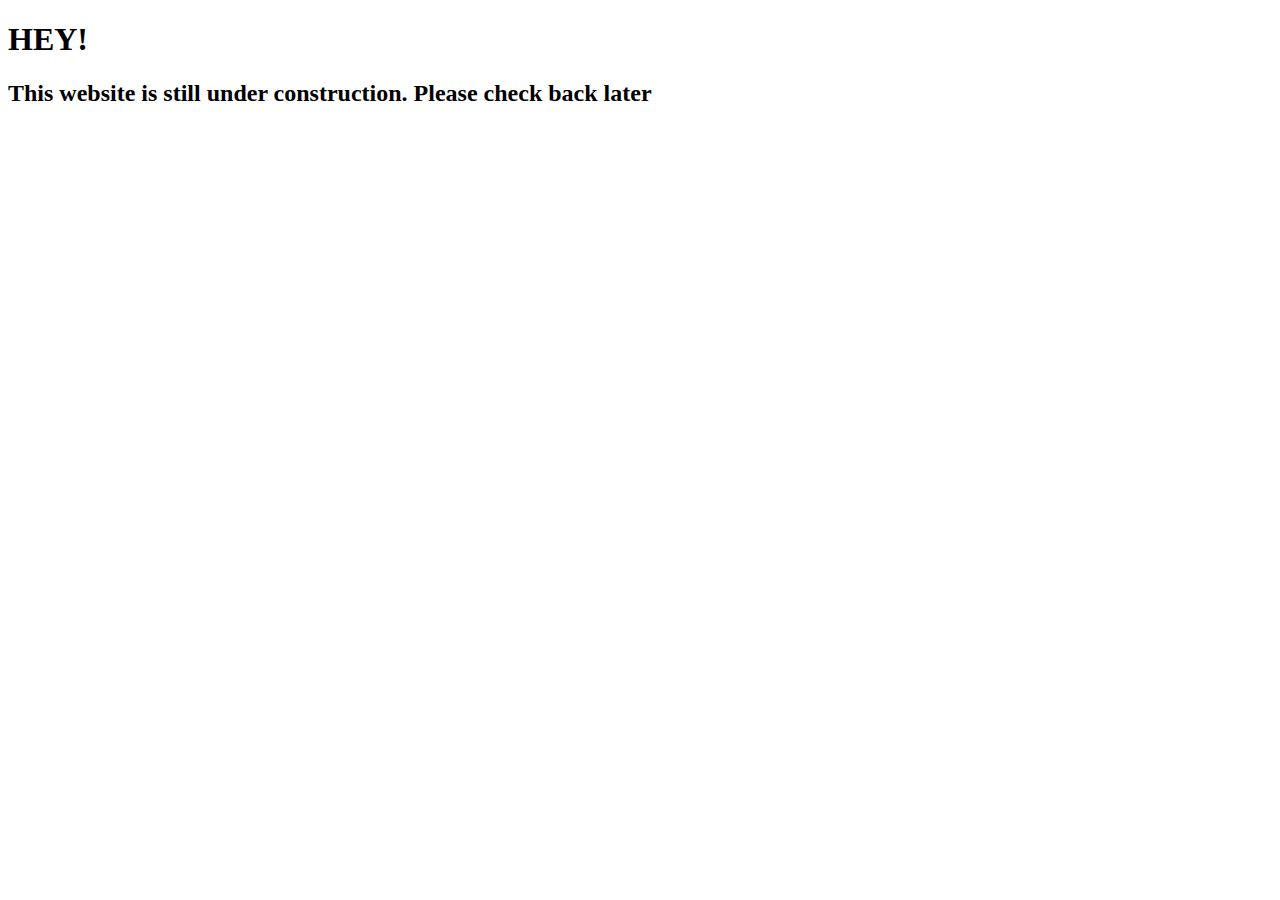
==== index.html @ 144654b5 "index file created" ====
<!DOCTYPE html>
<html lang="en">
<head>
    <meta charset="UTF-8">
    <meta name="viewport" content="width=device-width, initial-scale=1.0">
    <title>Hannah+Ben ♥</title>
</head>
<body>
    <h1>HEY!</h1>
    <h2>This website is still under construction. Please check back later</h2>
</body>
</html>
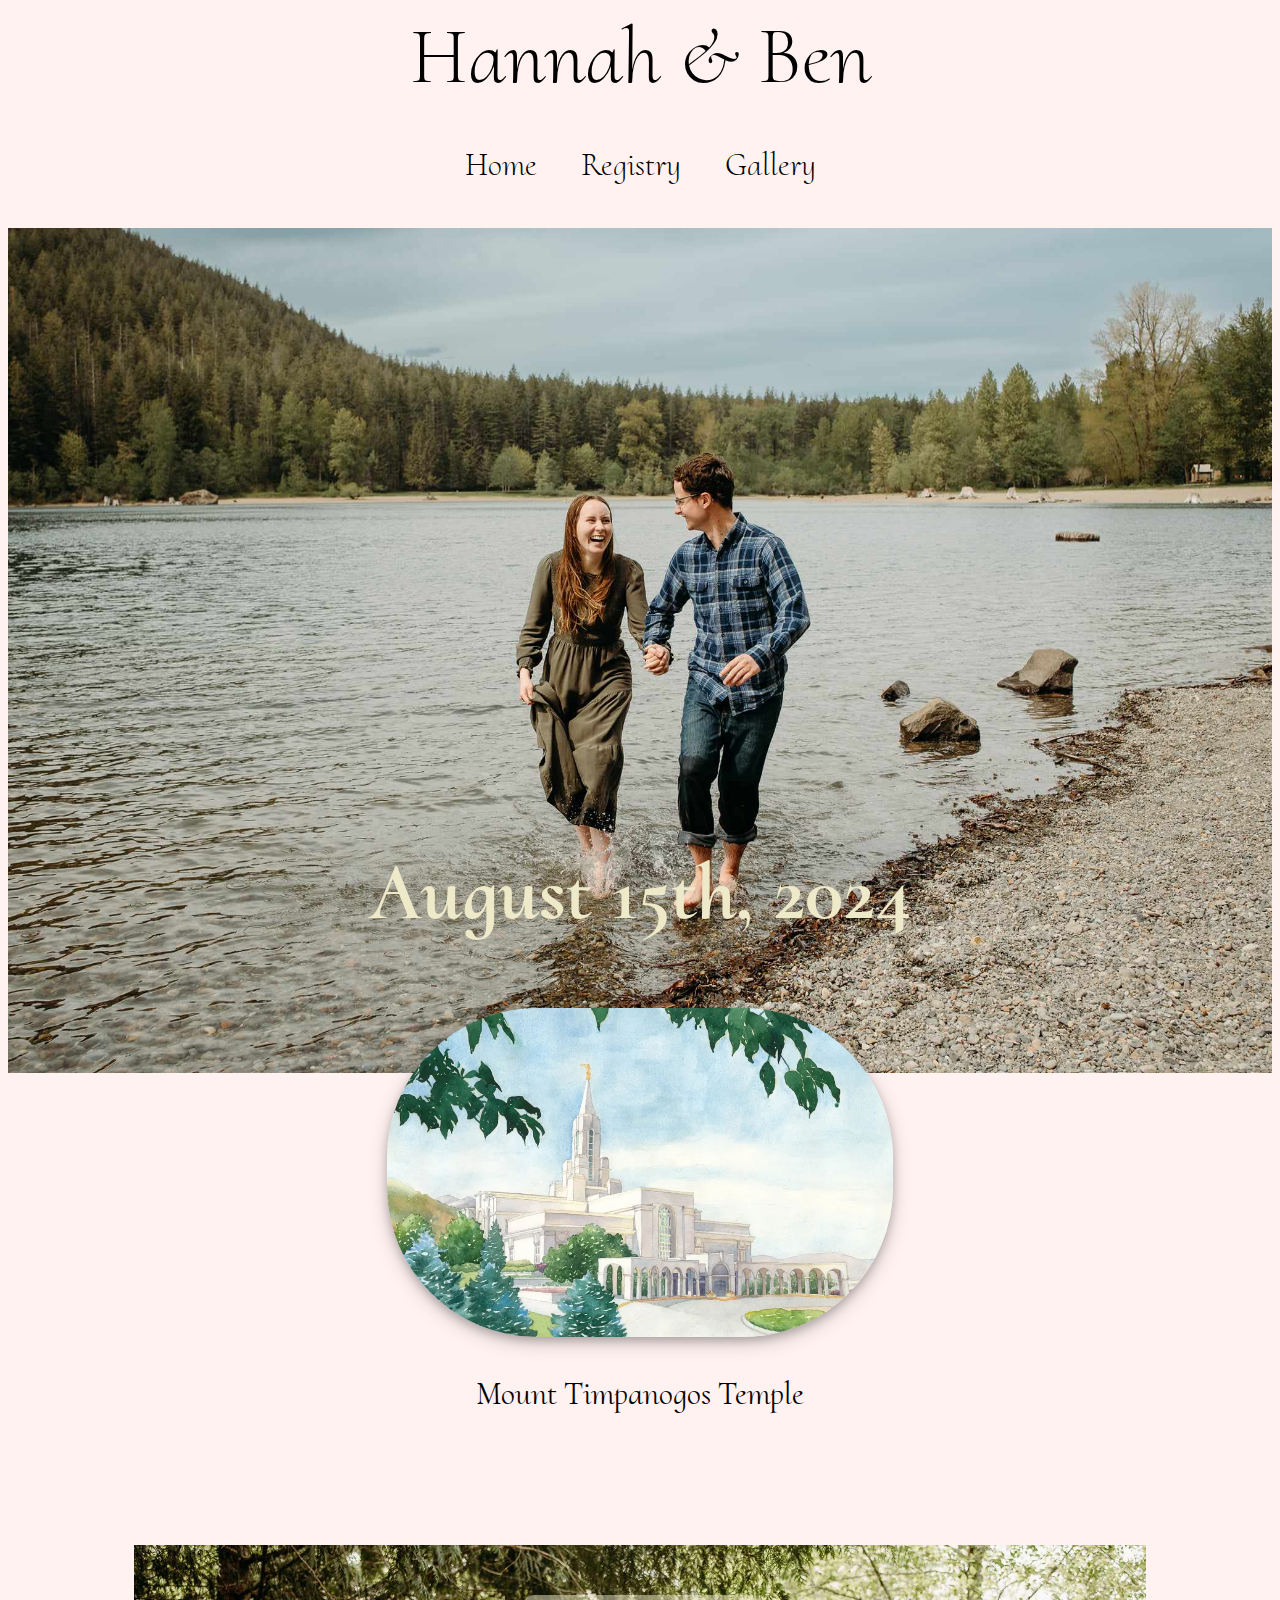
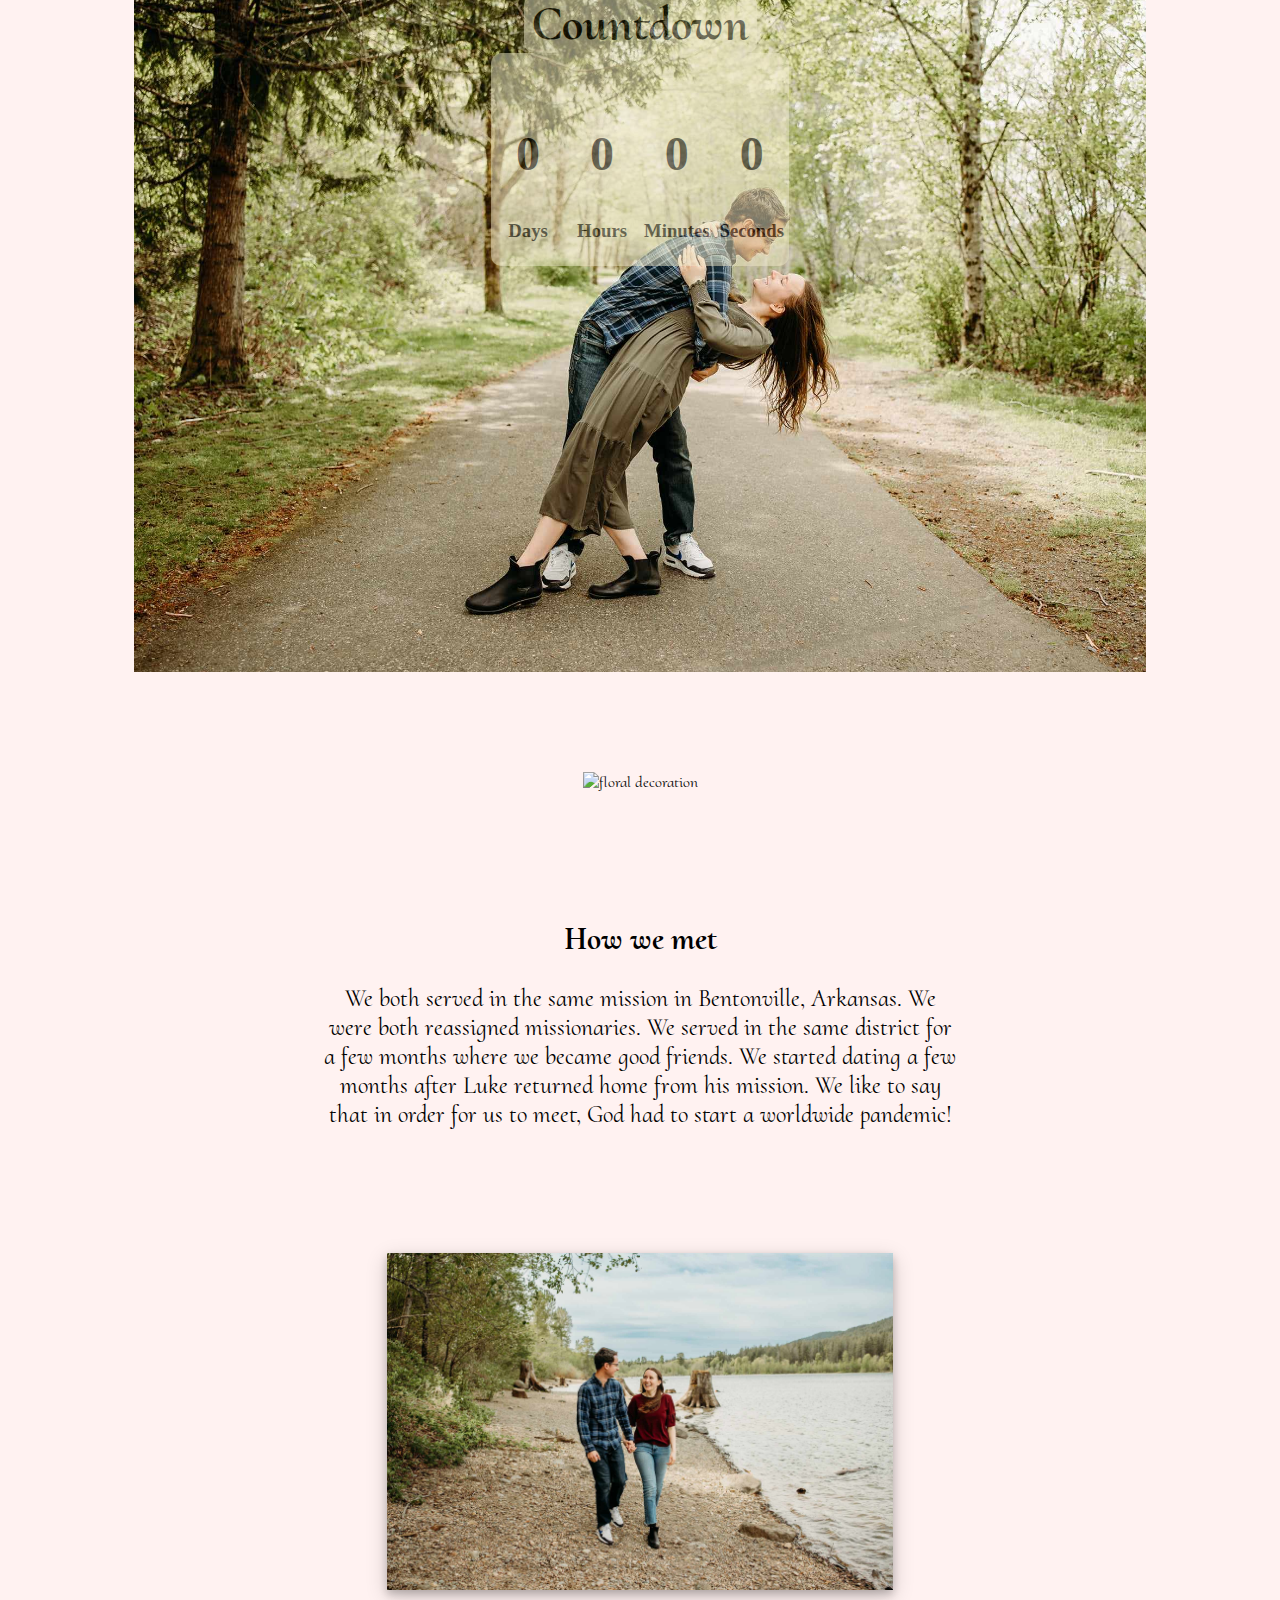
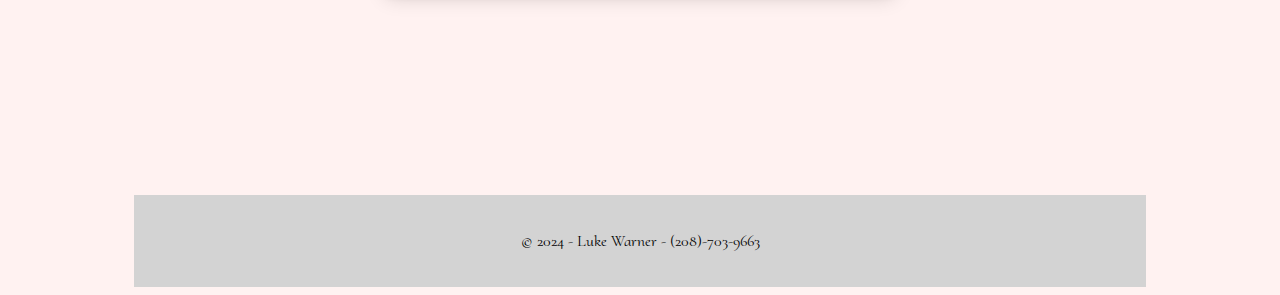
==== commit 0877e9d2: "mega update lol" ====
--- a/index.html
+++ b/index.html
@@ -2,11 +2,71 @@
 <html lang="en">
 <head>
     <meta charset="UTF-8">
-    <meta name="viewport" content="width=device-width, initial-scale=1.0">
+    <meta http-equiv="X-UA-Compatible" content="IE=edge">
+    <meta name="viewport" content="width=device-width, initial-scale=0.5">
     <title>Hannah+Ben ♥</title>
+    <link rel="stylesheet" href="./styles/style.css"/>
 </head>
 <body>
-    <h1>HEY!</h1>
-    <h2>This website is still under construction. Please check back later</h2>
+    <header>
+        <a href="./index.html">Hannah & Ben</a>
+        <nav class="navmain">
+            <a href="./index.html" class="underline-hover-home"> Home </a>
+            <a href="./registry.html" class="underline-hover"> Registry </a>
+            <a href="./gallery.html" class="underline-hover"> Gallery </a>
+        </nav>
+    </header>
+    <main>
+        <div class="mainImg">
+            <img src="./images/walk-on-water.jpg" alt="cute picture of us">
+        </div>
+        <section class="general-info">
+            <div class="date-location">
+                <h2 id="main-date">August 15th, 2024</h2>
+                <img src="./images/mt-timp-water-color.png" alt="lds pictures meridian idaho temple">
+                <p>Mount Timpanogos Temple</p>
+                <section class="coming-soon">
+                    <h2>Countdown</h2>
+                    <div class="countdown">
+                        <div class="container-day">
+                            <h3 class="day">Time</h3>
+                            <h3>Days</h3>
+                        </div>
+
+                        <div class="container-hours">
+                            <h3 class="hour">Time</h3>
+                            <h3>Hours</h3>
+                        </div>
+
+                        <div class="container-minute">
+                            <h3 class="minute">Time</h3>
+                            <h3>Minutes</h3>
+                        </div>
+
+                        <div class="container-second">
+                            <h3 class="second">Time</h3>
+                            <h3>Seconds</h3>
+                        </div>
+                    </div>
+                </section>
+                <script src="./scripts/index.js"></script>
+            </div>
+            <div class="meeting">
+                <img class="floral" src="./images/logoSeparater.png" alt="floral decoration">
+                <h2>How we met</h2>
+                <p>We both served in the same mission in Bentonville, Arkansas. We were both reassigned missionaries. 
+                    We served in the same district for a few months where we became good friends. We started dating a few months
+                     after Luke returned home from his mission. We like to say that in order for us to meet, God had to start a 
+                     worldwide pandemic!
+                </p>
+                <img class="placas" src="./images/beach-walk.jpg" alt="nametags">
+            </div>
+        </section>
+            
+    </main>
+    <footer>
+        <p>&COPY; 2024 - Luke Warner - (208)-703-9663</p>
+    </footer>
+    
 </body>
 </html>--- a/styles/style.css
+++ b/styles/style.css
@@ -0,0 +1,258 @@
+@import url('https://fonts.googleapis.com/css2?family=Cormorant+Upright:wght@300&display=swap');
+
+*, *::before, *::after {
+    box-sizing: border-box;
+  }
+html{
+    font-family: 'Cormorant Upright';
+    background-color: #fff2f1;
+}
+header {
+    text-align: center;
+}
+header a {
+    font-size: 5em;
+    font-weight: lighter;
+    text-decoration: none;
+    color: black
+}
+body {
+    min-width: 1000px;
+}
+.navmain a {
+    font-size: 2em;
+    text-decoration: none;
+    color: black;
+    padding-left: 20px;
+    padding-right: 20px;
+    margin-top: 40px;
+    
+}
+
+.underline-hover {
+    display: inline-block;
+    padding-bottom: .25rem;
+    position: relative;
+}
+.underline-hover::before {
+    content: "";
+    position: absolute;
+    left: 2;
+    bottom: 0;
+    width: 0;
+    height: 2px;
+    background-color: rgb(0, 0, 0);
+    transition: width 0.5s ease-out;
+  }
+  .underline-hover:hover::before {
+    width: 66%;
+    text-align: center;
+  }
+.underline-hover-home {
+    display: inline-block;
+    padding-bottom: .25rem;
+    position: relative;
+}
+.underline-hover-home::before {
+    content: "";
+    position: absolute;
+    left: 2;
+    bottom: 0;
+    width: 0;
+    height: 2px;
+    background-color: rgb(0, 0, 0);
+    transition: width 0.5s ease-out;
+}
+.underline-hover-home:hover::before {
+    width: 60%;
+    text-align: center;
+}
+.mainImg {
+    width: 100%;
+    text-align: center;
+    padding-top: 40px;
+}
+.mainImg img {
+    width: 100%
+}
+.general-info {
+    margin-top: -300px;
+}
+.date-location {
+    text-align: center;
+}
+.date-location h2 {
+    font-size: 3em;
+}
+.date-location p {
+    font-size: 2em;
+    padding-bottom: 100px;
+}
+.date-location img {
+    width: 40%;
+    border-radius: 150px;
+    box-shadow: 0 4px 8px 0 rgba(0, 0, 0, 0.2), 0 6px 20px 0 rgba(0, 0, 0, 0.19);
+}
+#main-date {
+    font-size: 5em;
+    color: #EEE9C9;
+}
+.coming-soon {
+    margin-left: 10%;
+    margin-right: 10%;
+    padding: 10px;
+    box-sizing: border-box;
+    display:flex;
+    align-items: center;
+    flex-direction: column;
+    justify-content: center;
+    background-image: url(../images/path-dip.jpg);
+    background-size: 110%;
+    background-repeat: no-repeat;
+    overflow: hidden;
+}
+.coming-soon h2 {
+    margin-bottom: 0;
+    padding-bottom: 0;
+    padding-right: 8px;
+    padding-left: 8px;
+    background-color: #EEE9C9;
+    border-radius: 10px;
+    opacity: 0.5;
+    
+}
+.countdown {
+    font-family:'Times New Roman', Times, serif;
+    display: flex;
+    justify-content: space-around;
+    text-align: center;
+    margin-bottom: 40%;
+    background-color: #EEE9C9;
+    border-radius: 10px;
+    opacity: 0.5;
+}
+.day,
+.hour,
+.minute,
+.second {
+    font-size: 3rem;
+    padding: 20px;
+    margin-bottom: 0;
+}
+.container-day,
+.container-hours,
+.container-minute,
+.container-second {
+    padding: 5px;
+    
+}
+.waiting {
+    height: 50vh;
+}
+.meeting {
+    text-align: center;
+    margin-left: 25%;
+    margin-right: 25%;
+}
+.meeting p {
+    font-size: 1.5em;
+}
+.meeting h2 {
+    font-size: 2em;
+}
+.floral {
+    width: 200px;
+    margin-top: 100px;
+    margin-bottom: 100px;
+}
+.placas {
+    width: 80%;
+    margin-top: 100px;
+    margin-bottom: 100px;
+    box-shadow: 0 4px 8px 0 rgba(0, 0, 0, 0.2), 0 6px 20px 0 rgba(0, 0, 0, 0.19);
+}
+.regMain {
+    text-align: center;
+    margin-bottom: 200px;
+}
+.regMain h2 {
+    margin-top: 50px;
+    margin-bottom: 50px;
+}
+.links p {
+    font-size: 1.5em;
+}
+.links {
+    display: grid;
+    grid-template-columns: 1fr 1fr;
+    grid-template-rows: 70% 100px 100px;
+    margin-left: 20%;
+    margin-right: 20%;
+}
+.links a {
+    text-decoration: none;
+    font-size: 1.5em;
+    color: black;
+    background-color: lightgrey;
+    padding: 20px;
+    box-shadow: 0 4px 8px 0 rgba(0, 0, 0, 0.2), 0 6px 20px 0 rgba(0, 0, 0, 0.19);
+}
+.links a:hover {
+    background-color: lightskyblue;
+}
+.amazon img {
+    height: 200px;
+    box-shadow: 0 4px 8px 0 rgba(0, 0, 0, 0.2), 0 6px 20px 0 rgba(0, 0, 0, 0.19);
+    border-radius: 100%;
+}
+.amazon {
+    grid-column: 1/2;
+    grid-row: 1/2;
+}
+.zonlink {
+    grid-row: 2/3;
+}
+.venlink {
+    grid-row: 2/3;
+}
+.venmo img {
+    height: 200px;
+    border-radius: 40px;
+    box-shadow: 0 4px 8px 0 rgba(0, 0, 0, 0.2), 0 6px 20px 0 rgba(0, 0, 0, 0.19);
+
+}
+.venmo {
+    grid-column: 2/3;
+    grid-row: 1/2;
+}
+.address {
+    grid-column: 1/3;
+    grid-row: 3/4;
+    margin-top: 100px;
+    margin-bottom:100px;
+}
+.pictures {
+    display:grid;
+    grid-template-columns: 1fr 1fr 1fr;
+    margin: 50px;
+    grid-gap: 20px;
+}
+.pictures img {
+    width: 100%;
+    box-shadow: 0 4px 8px 0 rgba(0, 0, 0, 0.2), 0 6px 20px 0 rgba(0, 0, 0, 0.19);
+
+}
+footer {
+    padding: 20px;
+    background-color: lightgray;
+    text-align: center;
+    margin-left: 10%;
+    margin-right: 10%;
+    margin-top: 100px;
+}
+
+@media screen and (max-width: 767px) {
+    html {
+        max-width: 100%;
+    }
+}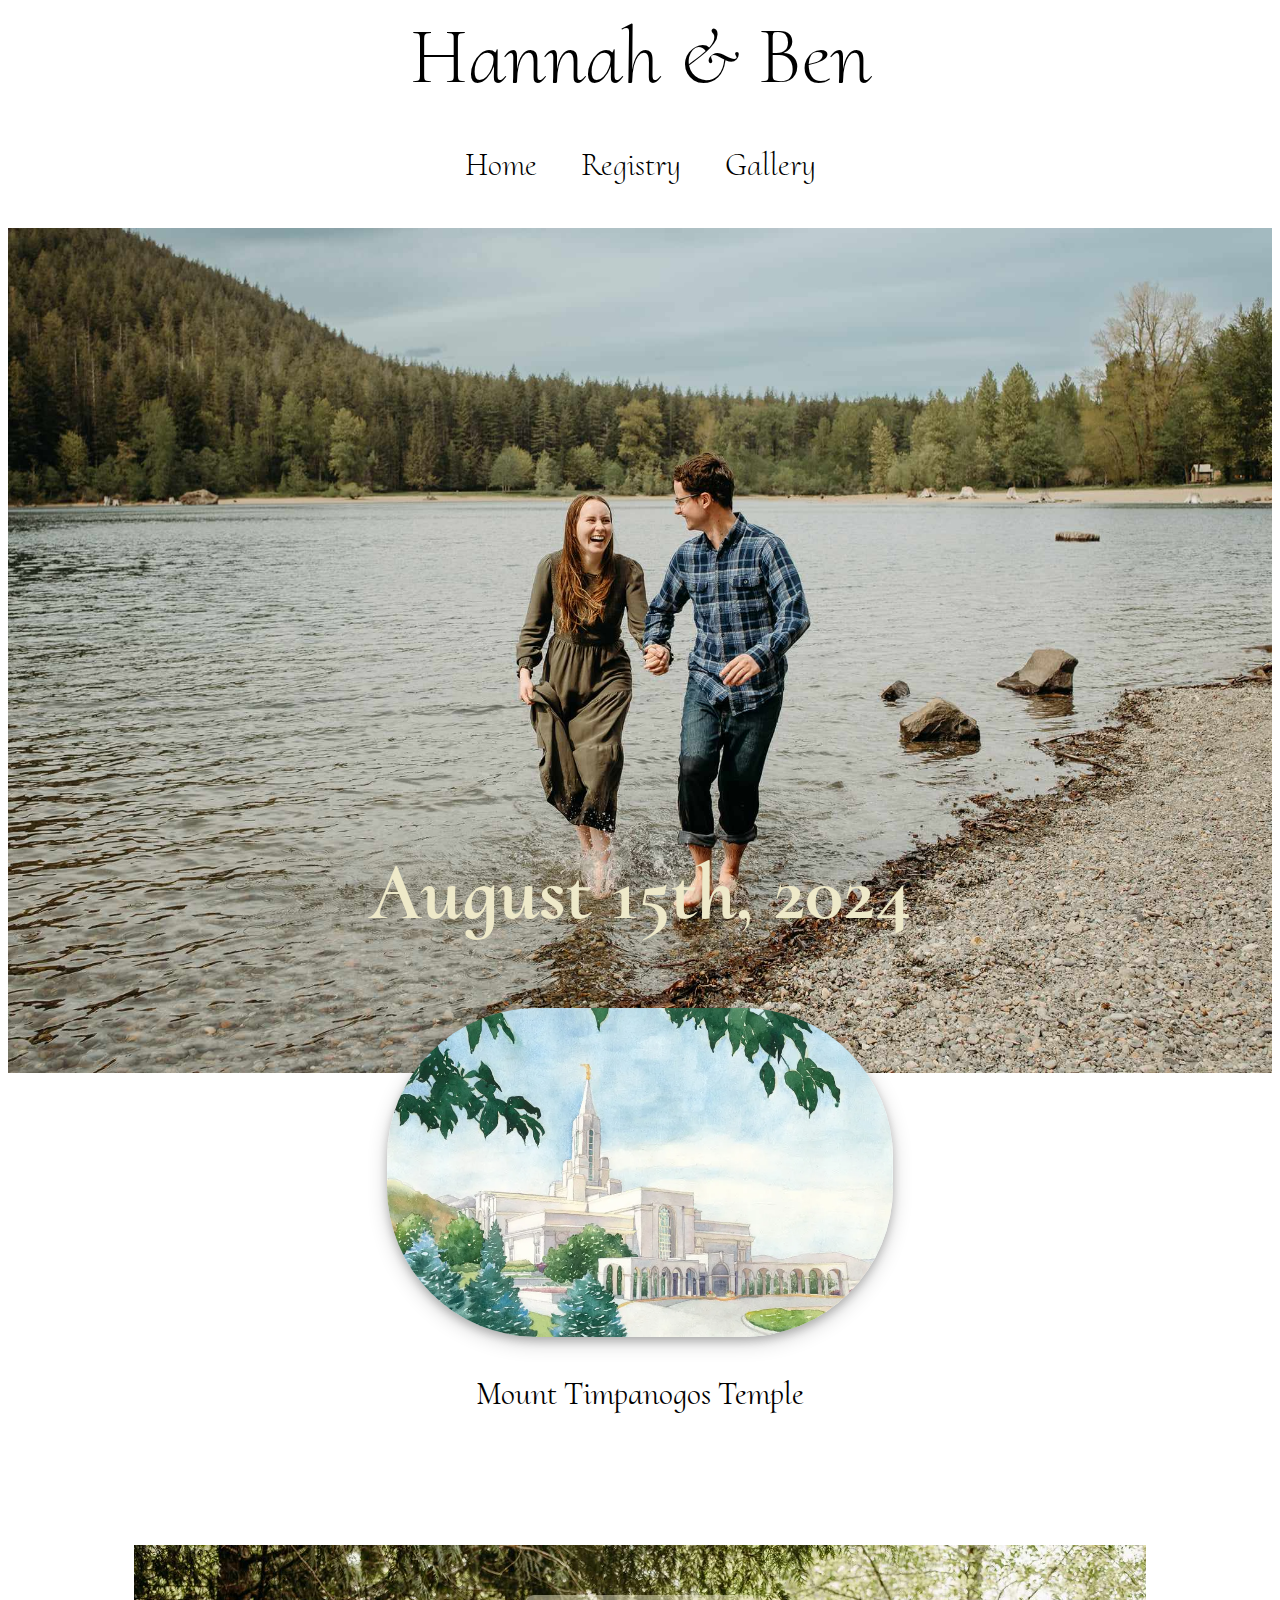
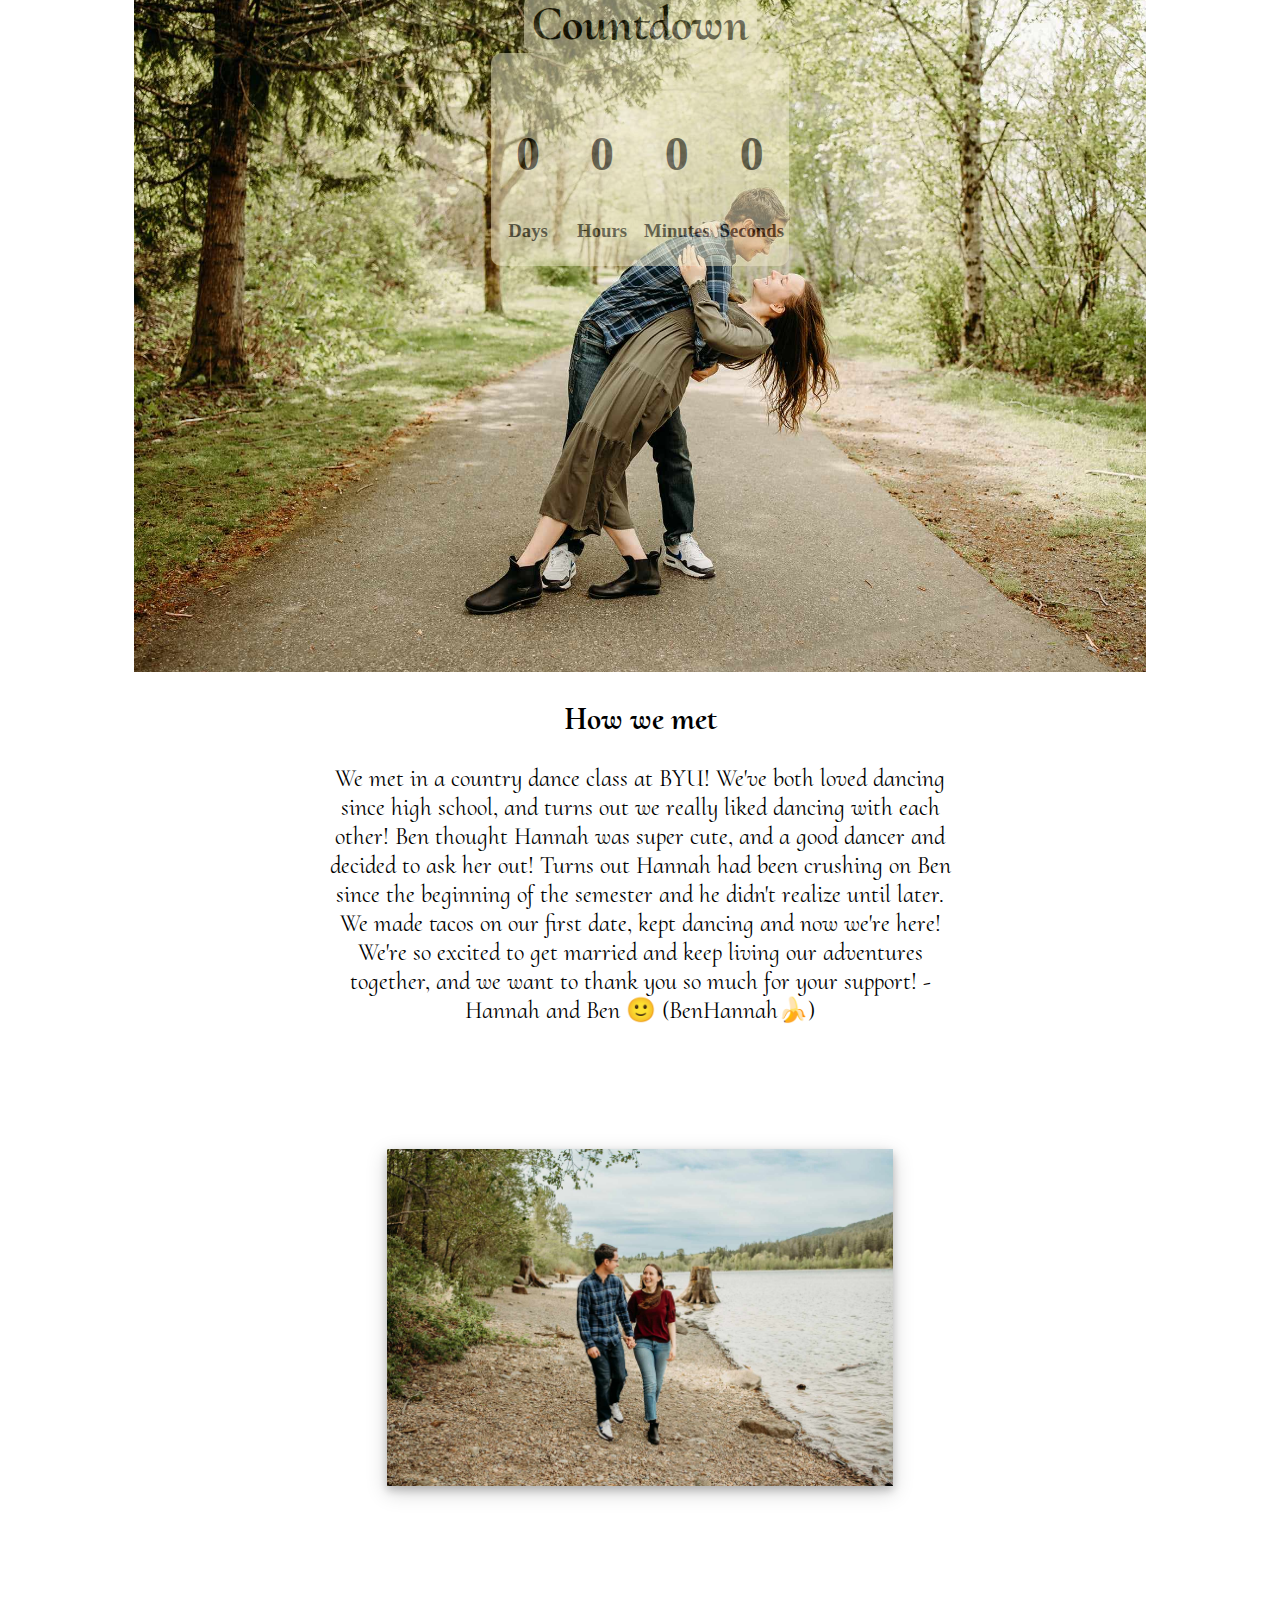
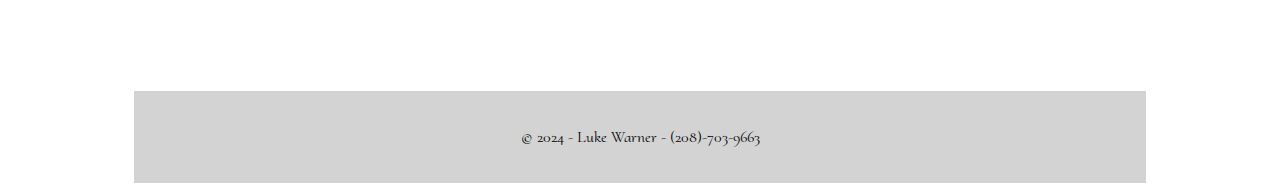
==== commit a0fab968: "favicon, meeting story, little css" ====
--- a/index.html
+++ b/index.html
@@ -6,6 +6,7 @@
     <meta name="viewport" content="width=device-width, initial-scale=0.5">
     <title>Hannah+Ben ♥</title>
     <link rel="stylesheet" href="./styles/style.css"/>
+    <link rel="shortcut icon" href="./images/favicon-mt-timp.ico" type="image/x-icon">
 </head>
 <body>
     <header>
@@ -52,12 +53,10 @@
                 <script src="./scripts/index.js"></script>
             </div>
             <div class="meeting">
-                <img class="floral" src="./images/logoSeparater.png" alt="floral decoration">
                 <h2>How we met</h2>
-                <p>We both served in the same mission in Bentonville, Arkansas. We were both reassigned missionaries. 
-                    We served in the same district for a few months where we became good friends. We started dating a few months
-                     after Luke returned home from his mission. We like to say that in order for us to meet, God had to start a 
-                     worldwide pandemic!
+                <p>We met in a country dance class at BYU! We've both loved dancing since high school, and turns out we really liked dancing with each other! Ben thought Hannah was super cute, and a good dancer and decided to ask her out! Turns out Hannah had been crushing on Ben since the beginning of the semester and he didn't realize until later. We made tacos on our first date, kept dancing and now we're here! We're so excited to get married and keep living our adventures together, and we want to thank you so much for your support!
+                    -Hannah and Ben 🙂
+                    (BenHannah🍌)
                 </p>
                 <img class="placas" src="./images/beach-walk.jpg" alt="nametags">
             </div>
--- a/styles/style.css
+++ b/styles/style.css
@@ -2,23 +2,28 @@
 
 *, *::before, *::after {
     box-sizing: border-box;
-  }
-html{
+}
+
+html {
     font-family: 'Cormorant Upright';
-    background-color: #fff2f1;
-}
+    background-color: white;
+}
+
 header {
     text-align: center;
 }
+
 header a {
     font-size: 5em;
     font-weight: lighter;
     text-decoration: none;
-    color: black
-}
+    color: black;
+}
+
 body {
     min-width: 1000px;
 }
+
 .navmain a {
     font-size: 2em;
     text-decoration: none;
@@ -26,7 +31,6 @@
     padding-left: 20px;
     padding-right: 20px;
     margin-top: 40px;
-    
 }
 
 .underline-hover {
@@ -34,6 +38,7 @@
     padding-bottom: .25rem;
     position: relative;
 }
+
 .underline-hover::before {
     content: "";
     position: absolute;
@@ -43,16 +48,19 @@
     height: 2px;
     background-color: rgb(0, 0, 0);
     transition: width 0.5s ease-out;
-  }
-  .underline-hover:hover::before {
+}
+
+.underline-hover:hover::before {
     width: 66%;
     text-align: center;
-  }
+}
+
 .underline-hover-home {
     display: inline-block;
     padding-bottom: .25rem;
     position: relative;
 }
+
 .underline-hover-home::before {
     content: "";
     position: absolute;
@@ -63,46 +71,56 @@
     background-color: rgb(0, 0, 0);
     transition: width 0.5s ease-out;
 }
+
 .underline-hover-home:hover::before {
     width: 60%;
     text-align: center;
 }
+
 .mainImg {
     width: 100%;
     text-align: center;
     padding-top: 40px;
 }
+
 .mainImg img {
-    width: 100%
-}
+    width: 100%;
+}
+
 .general-info {
     margin-top: -300px;
 }
+
 .date-location {
     text-align: center;
 }
+
 .date-location h2 {
     font-size: 3em;
 }
+
 .date-location p {
     font-size: 2em;
     padding-bottom: 100px;
 }
+
 .date-location img {
     width: 40%;
     border-radius: 150px;
     box-shadow: 0 4px 8px 0 rgba(0, 0, 0, 0.2), 0 6px 20px 0 rgba(0, 0, 0, 0.19);
 }
+
 #main-date {
     font-size: 5em;
     color: #EEE9C9;
 }
+
 .coming-soon {
     margin-left: 10%;
     margin-right: 10%;
     padding: 10px;
     box-sizing: border-box;
-    display:flex;
+    display: flex;
     align-items: center;
     flex-direction: column;
     justify-content: center;
@@ -111,6 +129,7 @@
     background-repeat: no-repeat;
     overflow: hidden;
 }
+
 .coming-soon h2 {
     margin-bottom: 0;
     padding-bottom: 0;
@@ -119,10 +138,10 @@
     background-color: #EEE9C9;
     border-radius: 10px;
     opacity: 0.5;
-    
-}
+}
+
 .countdown {
-    font-family:'Times New Roman', Times, serif;
+    font-family: 'Times New Roman', Times, serif;
     display: flex;
     justify-content: space-around;
     text-align: center;
@@ -131,6 +150,7 @@
     border-radius: 10px;
     opacity: 0.5;
 }
+
 .day,
 .hour,
 .minute,
@@ -139,49 +159,59 @@
     padding: 20px;
     margin-bottom: 0;
 }
+
 .container-day,
 .container-hours,
 .container-minute,
 .container-second {
     padding: 5px;
-    
-}
+}
+
 .waiting {
     height: 50vh;
 }
+
 .meeting {
     text-align: center;
     margin-left: 25%;
     margin-right: 25%;
 }
+
 .meeting p {
     font-size: 1.5em;
 }
+
 .meeting h2 {
     font-size: 2em;
 }
+
 .floral {
     width: 200px;
     margin-top: 100px;
     margin-bottom: 100px;
 }
+
 .placas {
     width: 80%;
     margin-top: 100px;
     margin-bottom: 100px;
     box-shadow: 0 4px 8px 0 rgba(0, 0, 0, 0.2), 0 6px 20px 0 rgba(0, 0, 0, 0.19);
 }
+
 .regMain {
     text-align: center;
     margin-bottom: 200px;
 }
+
 .regMain h2 {
     margin-top: 50px;
     margin-bottom: 50px;
 }
+
 .links p {
     font-size: 1.5em;
 }
+
 .links {
     display: grid;
     grid-template-columns: 1fr 1fr;
@@ -189,6 +219,7 @@
     margin-left: 20%;
     margin-right: 20%;
 }
+
 .links a {
     text-decoration: none;
     font-size: 1.5em;
@@ -197,51 +228,60 @@
     padding: 20px;
     box-shadow: 0 4px 8px 0 rgba(0, 0, 0, 0.2), 0 6px 20px 0 rgba(0, 0, 0, 0.19);
 }
+
 .links a:hover {
     background-color: lightskyblue;
 }
+
 .amazon img {
     height: 200px;
     box-shadow: 0 4px 8px 0 rgba(0, 0, 0, 0.2), 0 6px 20px 0 rgba(0, 0, 0, 0.19);
     border-radius: 100%;
 }
+
 .amazon {
     grid-column: 1/2;
     grid-row: 1/2;
 }
+
 .zonlink {
     grid-row: 2/3;
 }
+
 .venlink {
     grid-row: 2/3;
 }
+
 .venmo img {
     height: 200px;
     border-radius: 40px;
     box-shadow: 0 4px 8px 0 rgba(0, 0, 0, 0.2), 0 6px 20px 0 rgba(0, 0, 0, 0.19);
-
-}
+}
+
 .venmo {
     grid-column: 2/3;
     grid-row: 1/2;
 }
+
 .address {
     grid-column: 1/3;
     grid-row: 3/4;
     margin-top: 100px;
-    margin-bottom:100px;
-}
+    margin-bottom: 100px;
+}
+
 .pictures {
-    display:grid;
+    display: grid;
     grid-template-columns: 1fr 1fr 1fr;
     margin: 50px;
     grid-gap: 20px;
 }
+
 .pictures img {
     width: 100%;
     box-shadow: 0 4px 8px 0 rgba(0, 0, 0, 0.2), 0 6px 20px 0 rgba(0, 0, 0, 0.19);
-
-}
+}
+
 footer {
     padding: 20px;
     background-color: lightgray;
@@ -251,8 +291,140 @@
     margin-top: 100px;
 }
 
+/* Media query for mobile devices */
 @media screen and (max-width: 767px) {
-    html {
-        max-width: 100%;
-    }
-}+    /* img {
+        width: 100%;
+    } */
+    body {
+        min-width: 90%;
+    }
+
+    header a {
+        font-size: 2.5em;
+    }
+
+    .navmain a {
+        font-size: 1.2em;
+        padding-left: 10px;
+        padding-right: 10px;
+        margin-top: 20px;
+    }
+
+    .mainImg {
+        padding-top: 20px;
+    }
+
+    .general-info {
+        margin-top: -150px;
+    }
+
+    .date-location h2 {
+        font-size: 2em;
+    }
+
+    .date-location p {
+        font-size: 1.2em;
+        padding-bottom: 50px;
+    }
+
+    .date-location img {
+        width: 80%;
+        border-radius: 75px;
+    }
+
+    #main-date {
+        font-size: 3em;
+    }
+
+    .coming-soon {
+        width: 80%;
+        margin-left: 5%;
+        margin-right: 5%;
+        padding: 5px;
+        background-size: contain;
+    }
+
+    .coming-soon h2 {
+        padding-right: 4px;
+        padding-left: 4px;
+    }
+
+    .countdown {
+        flex-direction: column;
+        margin-bottom: 20%;
+    }
+
+    .day,
+    .hour,
+    .minute,
+    .second {
+        font-size: 1.5rem;
+        padding: 10px;
+    }
+
+    .waiting {
+        height: 30vh;
+    }
+
+    .meeting {
+        width: 80%;
+        margin-left: 5%;
+        margin-right: 5%;
+    }
+
+    .meeting p {
+        font-size: 1em;
+    }
+
+    .meeting h2 {
+        font-size: 1.5em;
+    }
+
+    .floral {
+        width: 100px;
+        margin-top: 50px;
+        margin-bottom: 50px;
+    }
+
+    .placas {
+        width: 100%;
+        margin-top: 50px;
+        margin-bottom: 50px;
+    }
+
+    .regMain {
+        margin-bottom: 100px;
+    }
+
+    .regMain h2 {
+        margin-top: 25px;
+        margin-bottom: 25px;
+    }
+
+    .links {
+        grid-template-columns: 1fr 1fr;
+        grid-template-rows: auto;
+        margin: 0;
+    }
+
+    .links p, .links a {
+        font-size: 1em;
+    }
+
+    .amazon img, .venmo img {
+        height: 100px;
+    }
+
+    .pictures {
+        grid-template-columns: 1fr;
+        margin: 20px;
+    }
+
+    footer {
+        width: 80%;
+        margin-left: 5%;
+        margin-right: 5%;
+        margin-top: 50px;
+    }
+}
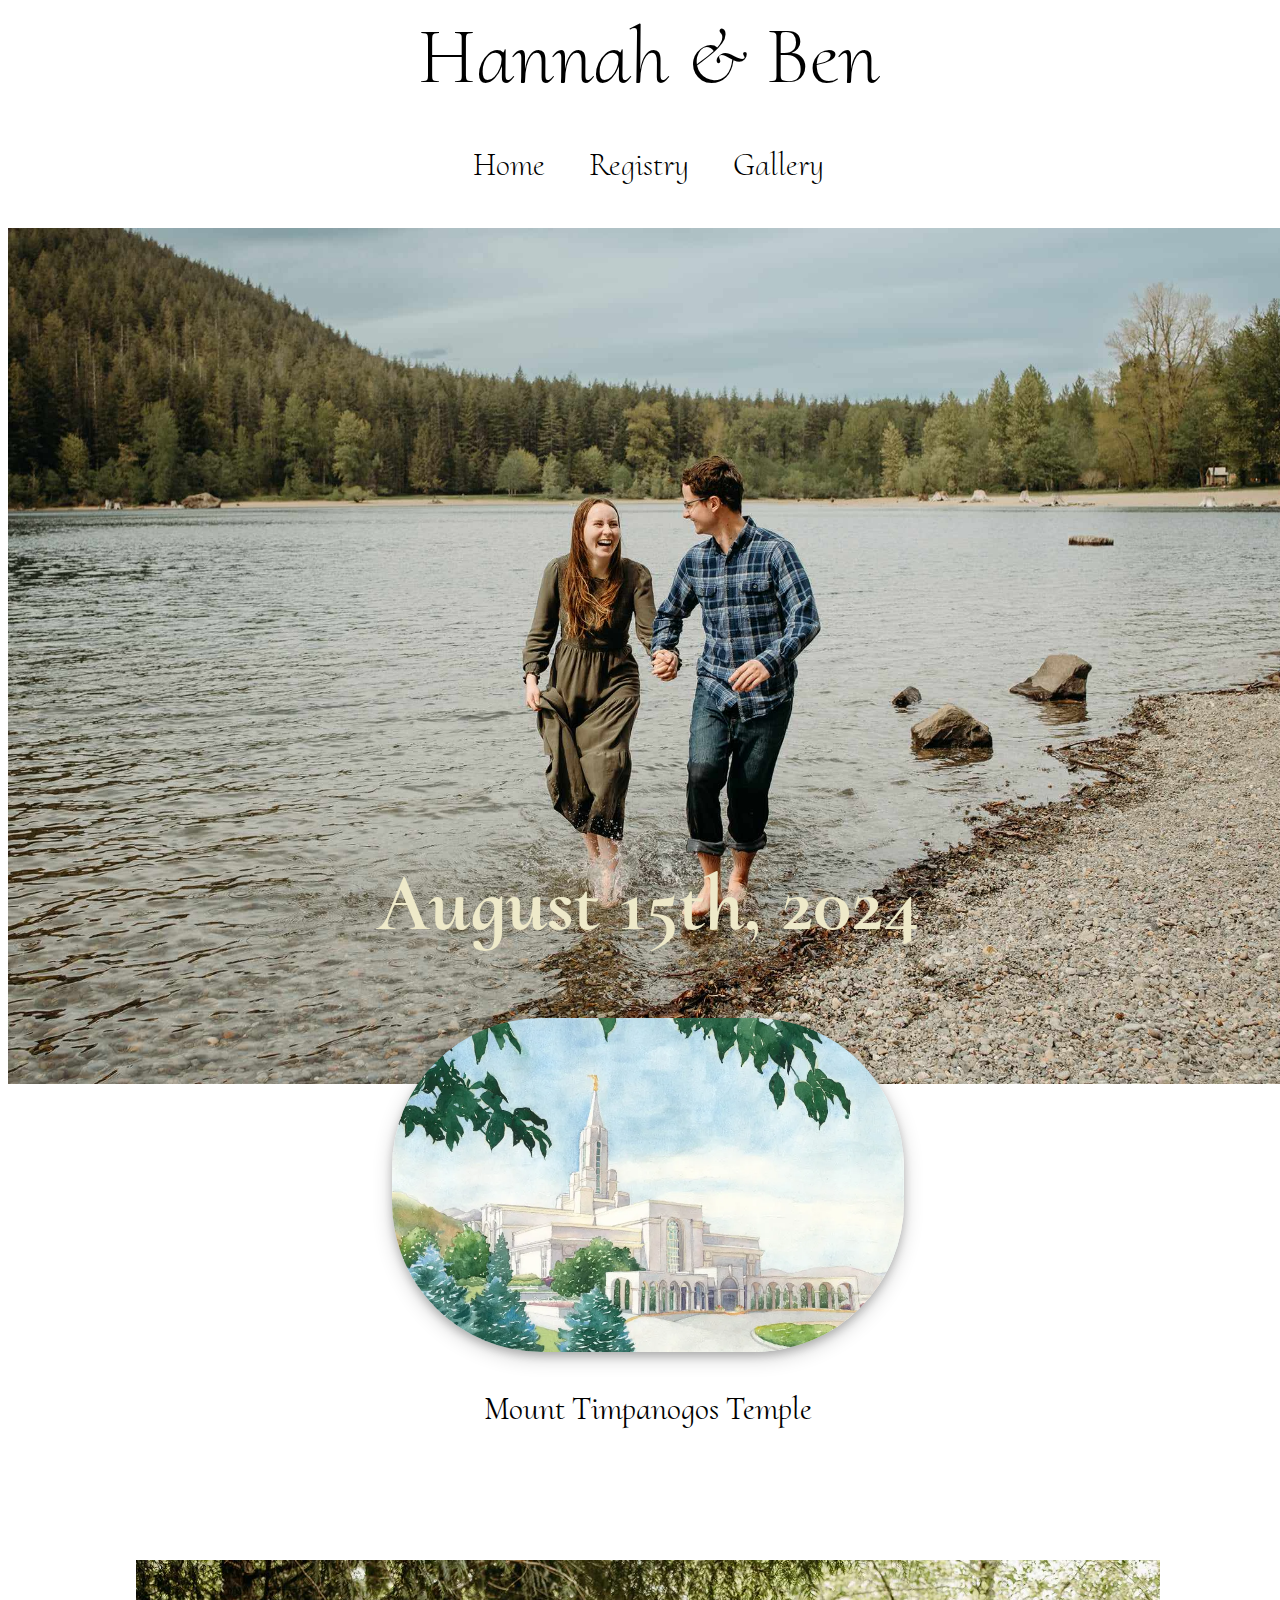
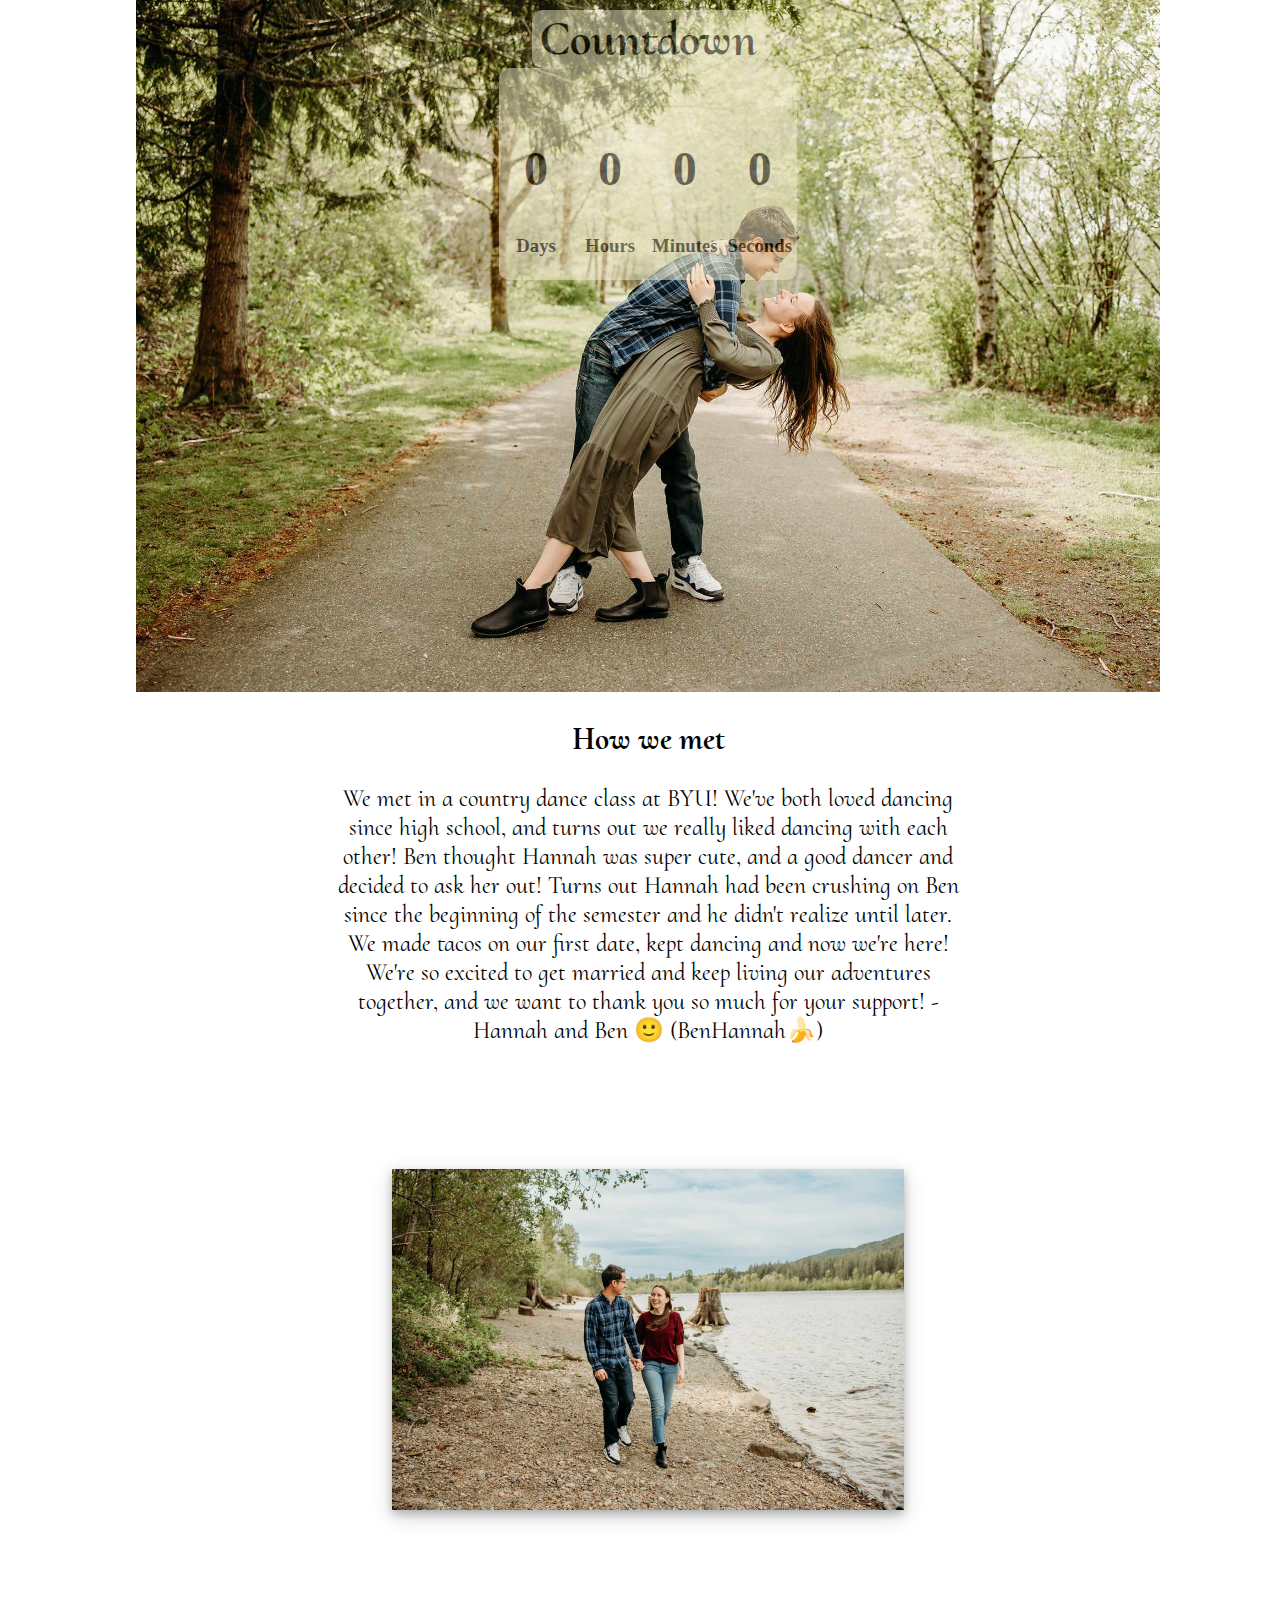
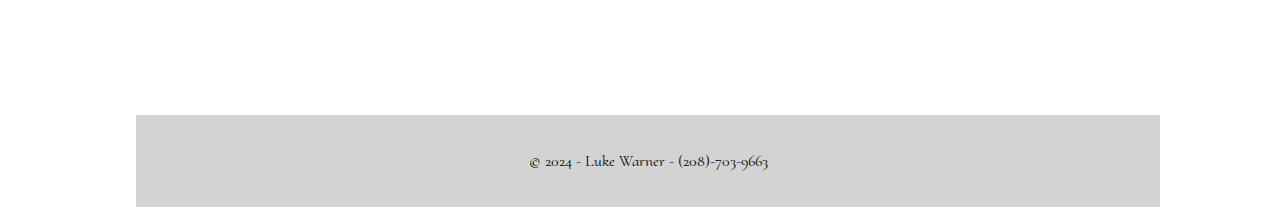
==== commit 8e0a3361: "fixing styles" ====
--- a/index.html
+++ b/index.html
@@ -3,7 +3,7 @@
 <head>
     <meta charset="UTF-8">
     <meta http-equiv="X-UA-Compatible" content="IE=edge">
-    <meta name="viewport" content="width=device-width, initial-scale=0.5">
+    <meta name="viewport" content="width=device-width, initial-scale=1.0"> <!-- Adjusted -->
     <title>Hannah+Ben ♥</title>
     <link rel="stylesheet" href="./styles/style.css"/>
     <link rel="shortcut icon" href="./images/favicon-mt-timp.ico" type="image/x-icon">
@@ -68,4 +68,4 @@
     </footer>
     
 </body>
-</html>+</html>
--- a/styles/style.css
+++ b/styles/style.css
@@ -21,7 +21,7 @@
 }
 
 body {
-    min-width: 1000px;
+    min-width: 100%;
 }
 
 .navmain a {
@@ -297,7 +297,7 @@
         width: 100%;
     } */
     body {
-        min-width: 90%;
+        min-width: 100%;
     }
 
     header a {
@@ -339,10 +339,13 @@
 
     .coming-soon {
         width: 80%;
-        margin-left: 5%;
-        margin-right: 5%;
+        margin-left: 10%;
+        margin-right: 10%;
         padding: 5px;
-        background-size: contain;
+        /* background-size: contain; */
+    }
+    .coming-soon img {
+        width: 100%;
     }
 
     .coming-soon h2 {
@@ -351,7 +354,6 @@
     }
 
     .countdown {
-        flex-direction: column;
         margin-bottom: 20%;
     }
 
@@ -369,8 +371,8 @@
 
     .meeting {
         width: 80%;
-        margin-left: 5%;
-        margin-right: 5%;
+        margin-left: 10%;
+        margin-right: 10%;
     }
 
     .meeting p {
@@ -423,8 +425,8 @@
 
     footer {
         width: 80%;
-        margin-left: 5%;
-        margin-right: 5%;
+        margin-left: 10%;
+        margin-right: 10%;
         margin-top: 50px;
     }
 }
